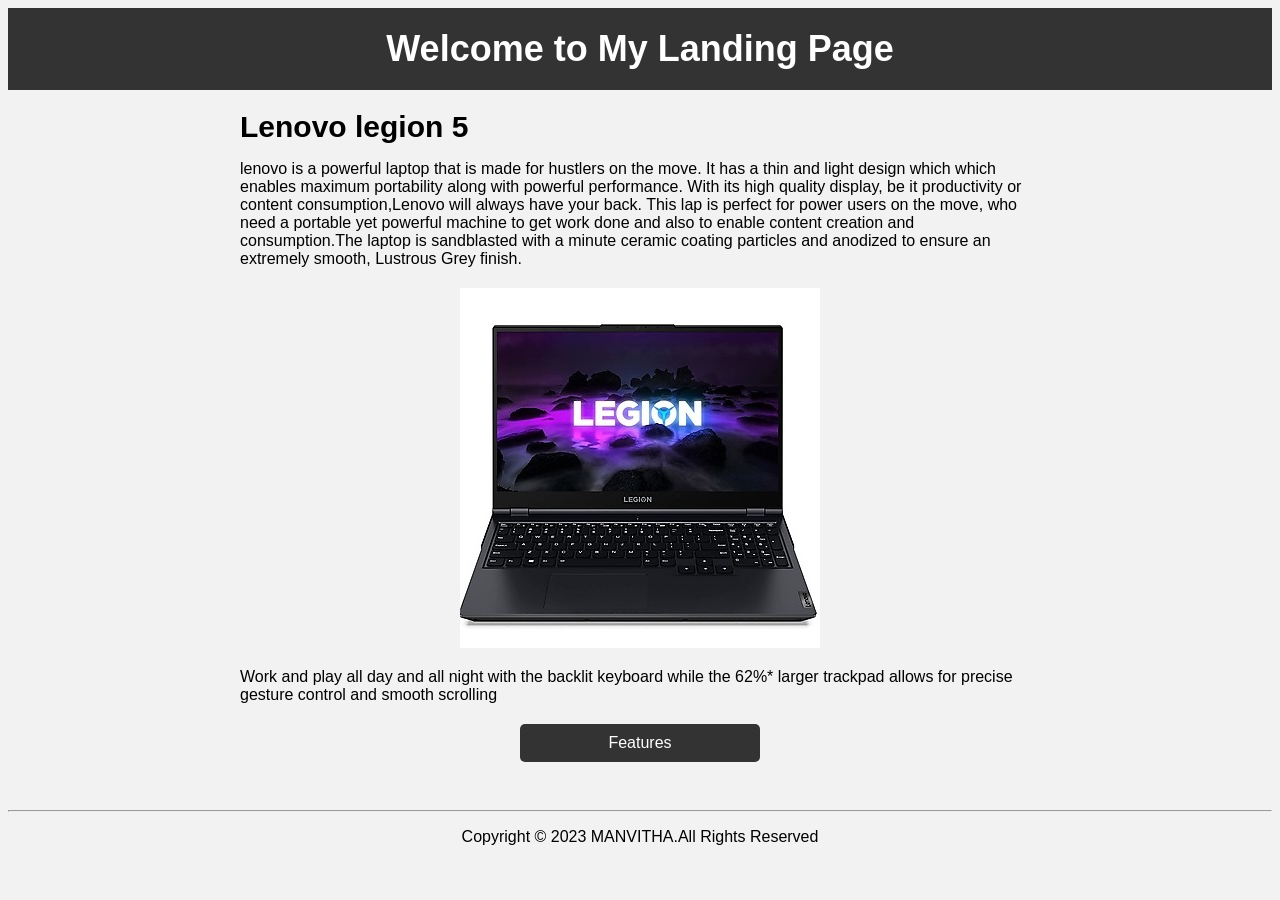
==== index.html @ 7998b759 "Add files via upload" ====
<!DOCTYPE html>
<html>
<head>
	<title>My Landing Page</title>
	<link rel="stylesheet" type="text/css" href="style.css">
</head>
<body>
	<header>
		<h1 class="heading">Welcome to My Landing Page</h1>
	</header>

	<main>
        <h1 class="brand-index">Lenovo legion 5</h1>
		<p class="about">lenovo is a powerful laptop that is made for hustlers on the move.  It has a thin and light design which which enables maximum portability along with powerful performance. With its high quality display, be it productivity or content consumption,Lenovo will always have your back. This lap is perfect for power users on the move, who need a portable yet powerful machine to get work done and also to enable content creation and consumption.The laptop is sandblasted with a minute ceramic coating particles and anodized to ensure an extremely smooth, Lustrous Grey finish. 
        </p>

	<img src="./assets/legion.jpg" alt="laptop image">

		<p class="about">Work and play all day and all night with the backlit keyboard while the 62%* larger trackpad allows for precise gesture control and smooth scrolling</p>

		<a href="./featues.html" class="button">Features</a>
	</main>
    <hr>

	<center><footer>
		<p> Copyright &copy; 2023 MANVITHA.All Rights Reserved</p>
	</footer></center>
</body>
</html>
---- style.css ----
body {
	background-color: #f2f2f2;
	font-family: Arial, sans-serif;
}

header {
	background-color: #333;
	color: #fff;
	padding: 20px;
}

.heading {
	margin: 0;
	font-size: 36px;
	text-align: center;
}

img {
	display: block;
	margin: 20px auto;
	max-width: 100%;
}

main {
	max-width: 800px;
	margin: 0 auto;
	padding: 20px;
}

.button {
	display: block;
	width: 200px;
	margin: 20px auto;
	padding: 10px 20px;
	background-color: #333;
	color: #fff;
	text-align: center;
	text-decoration: none;
	border-radius: 5px;
}
.header{
    width: 100%;
    height: 75px;
    background-color:#DBDFEA;
    
}
.features-body{
    margin: 0;
    max-width: 100%;
}
.brand{
    text-decoration: none;
    color: black;
    font-size: 30px;
    margin: 0px;
    padding: 20px;
    font-family: 'Lucida Sans', 'Lucida Sans Regular', 'Lucida Grande', 'Lucida Sans Unicode', Geneva, Verdana, sans-serif;
    
    
}
.features{
    position: relative;
    left: 80%;
    bottom: 95%;
    font-family: Georgia, 'Times New Roman', Times, serif;
}
.pic{
    width: 600px;
    height: 400px;
    margin: 0px;
}
.imgpic{
    display: block;
    margin:  0 auto ;
    max-width: 100%;
    padding-top: 20px;
}
.promt{
    position: absolute;
    left: 60%;
    top: 30%;
}
.low{
    background-color: #9BA4B5;
    padding: 30px;
    width: 100%;
}
.about{
    font-family: Verdana, Geneva, Tahoma, sans-serif;
}
.brand-index{
    font-size: 30px;
    margin: 0px;
    padding: px;
    font-family: 'Lucida Sans', 'Lucida Sans Regular', 'Lucida Grande', 'Lucida Sans Unicode', Geneva, Verdana, sans-serif;
}
.Home{
    text-decoration: none;
    color: black;
}
:hover.Home{
   background-color:black;
   color: white;
   padding: 10px;
   border-radius: 10px;

}
:hover.button{
    background-color: red;
}
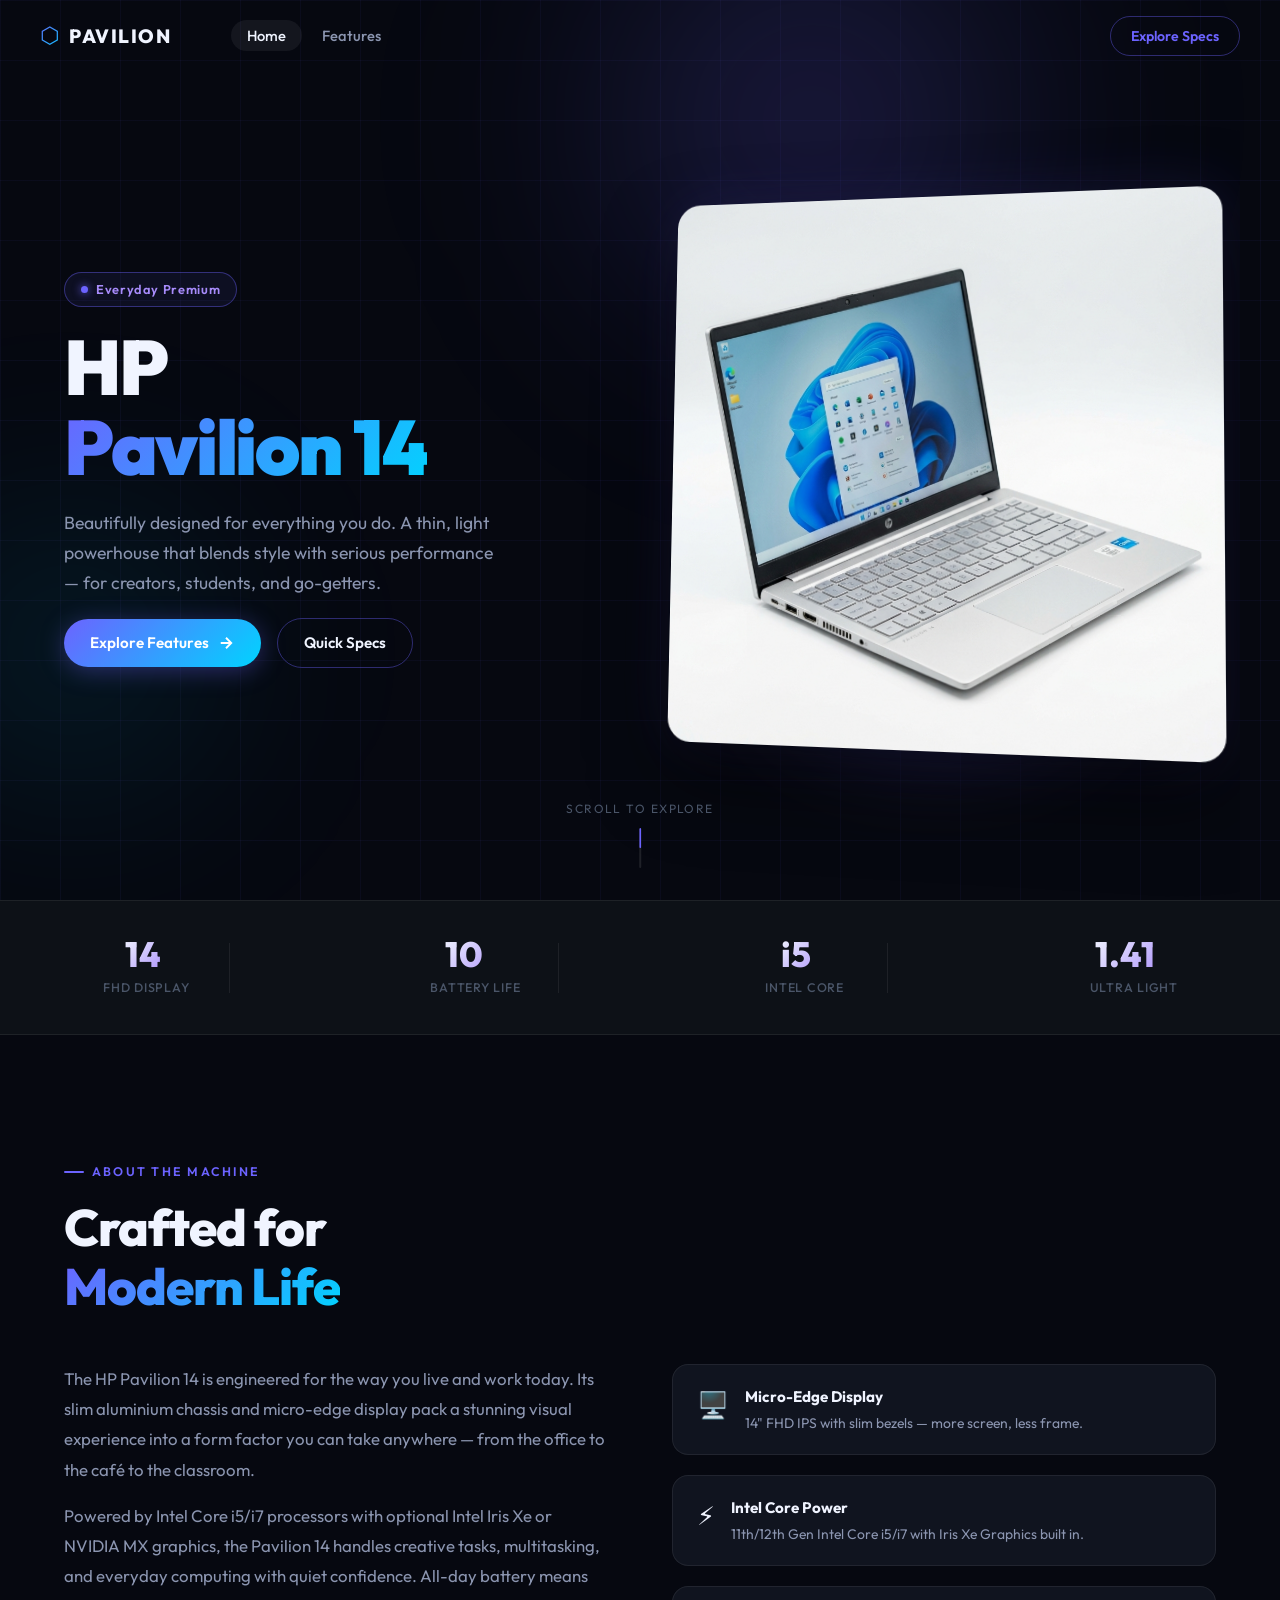
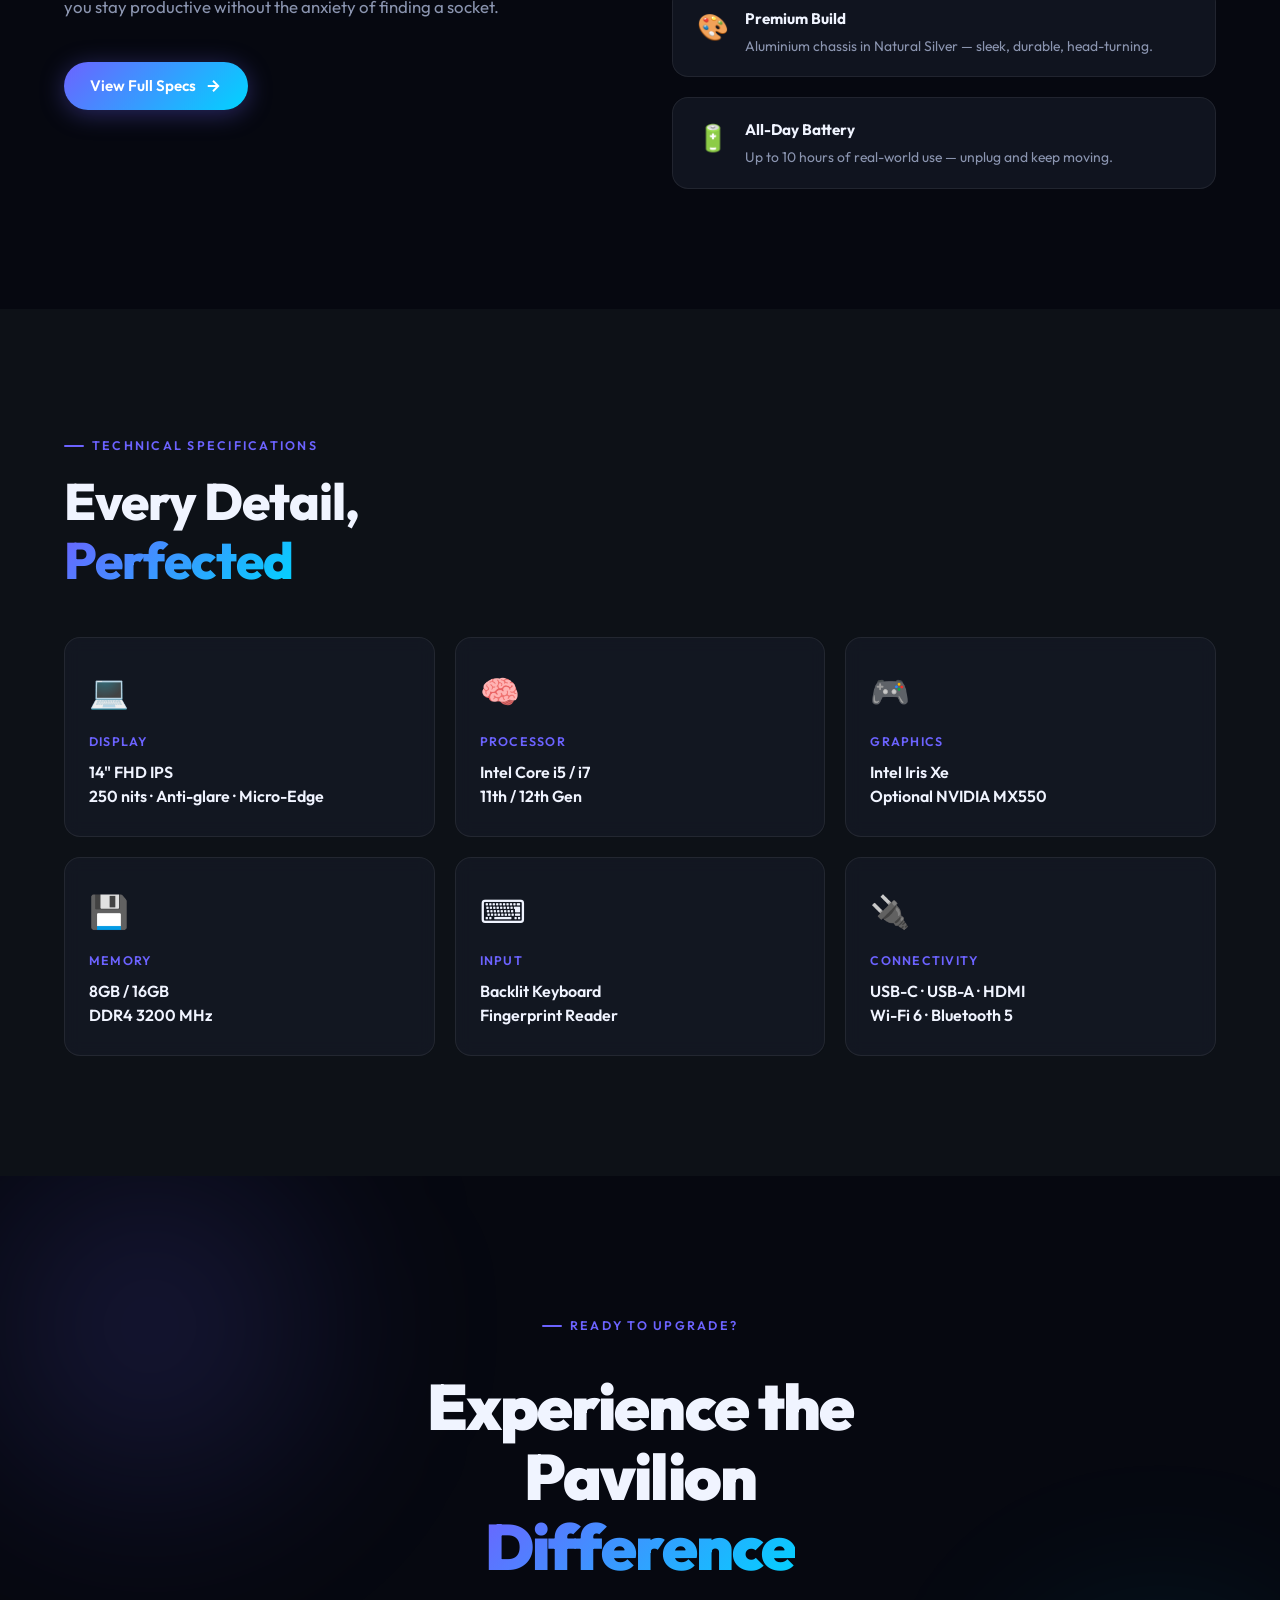
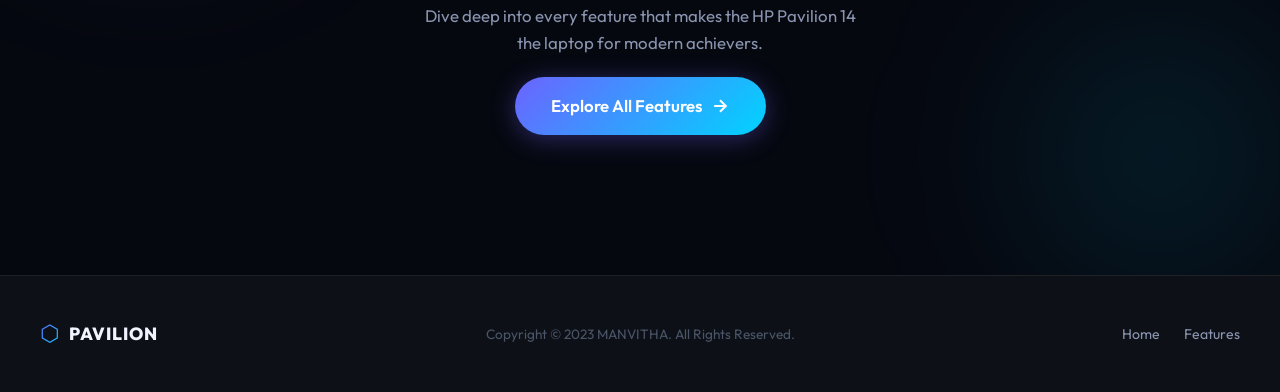
==== commit 26f6bdd9: "feat: redesign landing page with HP Pavilion 14 branding, modern CSS styling, and interactive JavaSc" ====
--- a/index.html
+++ b/index.html
@@ -1,29 +1,219 @@
-<!DOCTYPE html>
-<html>
-<head>
-	<title>My Landing Page</title>
-	<link rel="stylesheet" type="text/css" href="style.css">
-</head>
-<body>
-	<header>
-		<h1 class="heading">Welcome to My Landing Page</h1>
-	</header>
-
-	<main>
-        <h1 class="brand-index">Lenovo legion 5</h1>
-		<p class="about">lenovo is a powerful laptop that is made for hustlers on the move.  It has a thin and light design which which enables maximum portability along with powerful performance. With its high quality display, be it productivity or content consumption,Lenovo will always have your back. This lap is perfect for power users on the move, who need a portable yet powerful machine to get work done and also to enable content creation and consumption.The laptop is sandblasted with a minute ceramic coating particles and anodized to ensure an extremely smooth, Lustrous Grey finish. 
-        </p>
-
-	<img src="./assets/legion.jpg" alt="laptop image">
-
-		<p class="about">Work and play all day and all night with the backlit keyboard while the 62%* larger trackpad allows for precise gesture control and smooth scrolling</p>
-
-		<a href="./featues.html" class="button">Features</a>
-	</main>
-    <hr>
-
-	<center><footer>
-		<p> Copyright &copy; 2023 MANVITHA.All Rights Reserved</p>
-	</footer></center>
-</body>
+<!DOCTYPE html>
+<html lang="en">
+<head>
+  <meta charset="UTF-8" />
+  <meta name="viewport" content="width=device-width, initial-scale=1.0" />
+  <title>HP Pavilion 14 — Beautifully Versatile</title>
+  <meta name="description" content="HP Pavilion 14 — an elegantly designed laptop built for creators, students, and professionals. Discover its stunning display, all-day battery, and premium build." />
+  <link rel="preconnect" href="https://fonts.googleapis.com" />
+  <link rel="preconnect" href="https://fonts.gstatic.com" crossorigin />
+  <link href="https://fonts.googleapis.com/css2?family=Outfit:wght@300;400;500;600;700;800;900&family=JetBrains+Mono:wght@400;600&display=swap" rel="stylesheet" />
+  <link rel="stylesheet" href="style.css" />
+</head>
+<body>
+
+  <!-- ── NAV ── -->
+  <nav class="nav" id="nav">
+    <div class="nav-inner">
+      <a href="index.html" class="nav-logo">
+        <span class="logo-icon">⬡</span>
+        <span>PAVILION</span>
+      </a>
+      <ul class="nav-links">
+        <li><a href="index.html" class="nav-link active">Home</a></li>
+        <li><a href="featues.html" class="nav-link">Features</a></li>
+      </ul>
+      <a href="featues.html" class="nav-cta">Explore Specs</a>
+    </div>
+  </nav>
+
+  <!-- ── HERO ── -->
+  <section class="hero" id="hero">
+    <div class="hero-bg">
+      <div class="hero-orb orb-1"></div>
+      <div class="hero-orb orb-2"></div>
+      <div class="hero-grid"></div>
+    </div>
+
+    <div class="hero-content">
+      <div class="hero-badge">
+        <span class="badge-dot"></span>
+        Everyday Premium
+      </div>
+      <h1 class="hero-title">
+        HP<br />
+        <span class="gradient-text">Pavilion 14</span>
+      </h1>
+      <p class="hero-sub">
+        Beautifully designed for everything you do. A thin, light powerhouse that blends style with serious performance — for creators, students, and go-getters.
+      </p>
+      <div class="hero-actions">
+        <a href="featues.html" class="btn btn-primary">
+          <span>Explore Features</span>
+          <svg width="18" height="18" viewBox="0 0 24 24" fill="none" stroke="currentColor" stroke-width="2.5"><path d="M5 12h14M12 5l7 7-7 7"/></svg>
+        </a>
+        <a href="#specs" class="btn btn-ghost">Quick Specs</a>
+      </div>
+    </div>
+
+    <div class="hero-visual">
+      <div class="laptop-glow"></div>
+      <img src="./assets/pavilion14.png" alt="HP Pavilion 14 Laptop" class="hero-img" />
+    </div>
+
+    <div class="hero-scroll">
+      <span>Scroll to explore</span>
+      <div class="scroll-bar"><div class="scroll-thumb"></div></div>
+    </div>
+  </section>
+
+  <!-- ── STATS ── -->
+  <section class="stats" id="stats">
+    <div class="stats-inner">
+      <div class="stat-card">
+        <span class="stat-value">14<span class="stat-unit">"</span></span>
+        <span class="stat-label">FHD Display</span>
+      </div>
+      <div class="stat-divider"></div>
+      <div class="stat-card">
+        <span class="stat-value">10<span class="stat-unit">hrs</span></span>
+        <span class="stat-label">Battery Life</span>
+      </div>
+      <div class="stat-divider"></div>
+      <div class="stat-card">
+        <span class="stat-value">i5<span class="stat-unit">/i7</span></span>
+        <span class="stat-label">Intel Core</span>
+      </div>
+      <div class="stat-divider"></div>
+      <div class="stat-card">
+        <span class="stat-value">1.41<span class="stat-unit">kg</span></span>
+        <span class="stat-label">Ultra Light</span>
+      </div>
+    </div>
+  </section>
+
+  <!-- ── ABOUT ── -->
+  <section class="about-section" id="about">
+    <div class="section-inner">
+      <div class="section-label">About the Machine</div>
+      <h2 class="section-title">Crafted for<br /><span class="gradient-text">Modern Life</span></h2>
+      <div class="about-grid">
+        <div class="about-text">
+          <p>
+            The HP Pavilion 14 is engineered for the way you live and work today. Its slim aluminium chassis and micro-edge display pack a stunning visual experience into a form factor you can take anywhere — from the office to the café to the classroom.
+          </p>
+          <p>
+            Powered by Intel Core i5/i7 processors with optional Intel Iris Xe or NVIDIA MX graphics, the Pavilion 14 handles creative tasks, multitasking, and everyday computing with quiet confidence. All-day battery means you stay productive without the anxiety of finding a socket.
+          </p>
+          <a href="featues.html" class="btn btn-primary" style="margin-top:1.5rem;display:inline-flex;">
+            <span>View Full Specs</span>
+            <svg width="18" height="18" viewBox="0 0 24 24" fill="none" stroke="currentColor" stroke-width="2.5"><path d="M5 12h14M12 5l7 7-7 7"/></svg>
+          </a>
+        </div>
+        <div class="about-highlights">
+          <div class="highlight-item">
+            <div class="hi-icon">🖥️</div>
+            <div>
+              <div class="hi-title">Micro-Edge Display</div>
+              <div class="hi-desc">14" FHD IPS with slim bezels — more screen, less frame.</div>
+            </div>
+          </div>
+          <div class="highlight-item">
+            <div class="hi-icon">⚡</div>
+            <div>
+              <div class="hi-title">Intel Core Power</div>
+              <div class="hi-desc">11th/12th Gen Intel Core i5/i7 with Iris Xe Graphics built in.</div>
+            </div>
+          </div>
+          <div class="highlight-item">
+            <div class="hi-icon">🎨</div>
+            <div>
+              <div class="hi-title">Premium Build</div>
+              <div class="hi-desc">Aluminium chassis in Natural Silver — sleek, durable, head-turning.</div>
+            </div>
+          </div>
+          <div class="highlight-item">
+            <div class="hi-icon">🔋</div>
+            <div>
+              <div class="hi-title">All-Day Battery</div>
+              <div class="hi-desc">Up to 10 hours of real-world use — unplug and keep moving.</div>
+            </div>
+          </div>
+        </div>
+      </div>
+    </div>
+  </section>
+
+  <!-- ── QUICK SPECS ── -->
+  <section class="specs-section" id="specs">
+    <div class="section-inner">
+      <div class="section-label">Technical Specifications</div>
+      <h2 class="section-title">Every Detail,<br /><span class="gradient-text">Perfected</span></h2>
+      <div class="specs-grid">
+        <div class="spec-card">
+          <div class="spec-icon">💻</div>
+          <div class="spec-name">Display</div>
+          <div class="spec-value">14" FHD IPS<br />250 nits · Anti-glare · Micro-Edge</div>
+        </div>
+        <div class="spec-card">
+          <div class="spec-icon">🧠</div>
+          <div class="spec-name">Processor</div>
+          <div class="spec-value">Intel Core i5 / i7<br />11th / 12th Gen</div>
+        </div>
+        <div class="spec-card">
+          <div class="spec-icon">🎮</div>
+          <div class="spec-name">Graphics</div>
+          <div class="spec-value">Intel Iris Xe<br />Optional NVIDIA MX550</div>
+        </div>
+        <div class="spec-card">
+          <div class="spec-icon">💾</div>
+          <div class="spec-name">Memory</div>
+          <div class="spec-value">8GB / 16GB<br />DDR4 3200 MHz</div>
+        </div>
+        <div class="spec-card">
+          <div class="spec-icon">⌨️</div>
+          <div class="spec-name">Input</div>
+          <div class="spec-value">Backlit Keyboard<br />Fingerprint Reader</div>
+        </div>
+        <div class="spec-card">
+          <div class="spec-icon">🔌</div>
+          <div class="spec-name">Connectivity</div>
+          <div class="spec-value">USB-C · USB-A · HDMI<br />Wi-Fi 6 · Bluetooth 5</div>
+        </div>
+      </div>
+    </div>
+  </section>
+
+  <!-- ── CTA ── -->
+  <section class="cta-section">
+    <div class="cta-orb cta-orb-1"></div>
+    <div class="cta-orb cta-orb-2"></div>
+    <div class="cta-inner">
+      <div class="section-label">Ready to Upgrade?</div>
+      <h2 class="cta-title">Experience the Pavilion<br /><span class="gradient-text">Difference</span></h2>
+      <p class="cta-desc">Dive deep into every feature that makes the HP Pavilion 14 the laptop for modern achievers.</p>
+      <a href="featues.html" class="btn btn-primary btn-lg">
+        <span>Explore All Features</span>
+        <svg width="20" height="20" viewBox="0 0 24 24" fill="none" stroke="currentColor" stroke-width="2.5"><path d="M5 12h14M12 5l7 7-7 7"/></svg>
+      </a>
+    </div>
+  </section>
+
+  <!-- ── FOOTER ── -->
+  <footer class="footer">
+    <div class="footer-inner">
+      <div class="footer-logo">
+        <span class="logo-icon">⬡</span>
+        <span>PAVILION</span>
+      </div>
+      <p class="footer-copy">Copyright &copy; 2023 MANVITHA. All Rights Reserved.</p>
+      <div class="footer-links">
+        <a href="index.html">Home</a>
+        <a href="featues.html">Features</a>
+      </div>
+    </div>
+  </footer>
+
+  <script src="main.js"></script>
+</body>
 </html>
--- a/style.css
+++ b/style.css
@@ -1,110 +1,862 @@
-body {
-	background-color: #f2f2f2;
-	font-family: Arial, sans-serif;
-}
-
-header {
-	background-color: #333;
-	color: #fff;
-	padding: 20px;
-}
-
-.heading {
-	margin: 0;
-	font-size: 36px;
-	text-align: center;
-}
-
-img {
-	display: block;
-	margin: 20px auto;
-	max-width: 100%;
-}
-
-main {
-	max-width: 800px;
-	margin: 0 auto;
-	padding: 20px;
-}
-
-.button {
-	display: block;
-	width: 200px;
-	margin: 20px auto;
-	padding: 10px 20px;
-	background-color: #333;
-	color: #fff;
-	text-align: center;
-	text-decoration: none;
-	border-radius: 5px;
-}
-.header{
-    width: 100%;
-    height: 75px;
-    background-color:#DBDFEA;
-    
-}
-.features-body{
-    margin: 0;
-    max-width: 100%;
-}
-.brand{
-    text-decoration: none;
-    color: black;
-    font-size: 30px;
-    margin: 0px;
-    padding: 20px;
-    font-family: 'Lucida Sans', 'Lucida Sans Regular', 'Lucida Grande', 'Lucida Sans Unicode', Geneva, Verdana, sans-serif;
-    
-    
-}
-.features{
-    position: relative;
-    left: 80%;
-    bottom: 95%;
-    font-family: Georgia, 'Times New Roman', Times, serif;
-}
-.pic{
-    width: 600px;
-    height: 400px;
-    margin: 0px;
-}
-.imgpic{
-    display: block;
-    margin:  0 auto ;
-    max-width: 100%;
-    padding-top: 20px;
-}
-.promt{
-    position: absolute;
-    left: 60%;
-    top: 30%;
-}
-.low{
-    background-color: #9BA4B5;
-    padding: 30px;
-    width: 100%;
-}
-.about{
-    font-family: Verdana, Geneva, Tahoma, sans-serif;
-}
-.brand-index{
-    font-size: 30px;
-    margin: 0px;
-    padding: px;
-    font-family: 'Lucida Sans', 'Lucida Sans Regular', 'Lucida Grande', 'Lucida Sans Unicode', Geneva, Verdana, sans-serif;
-}
-.Home{
-    text-decoration: none;
-    color: black;
-}
-:hover.Home{
-   background-color:black;
-   color: white;
-   padding: 10px;
-   border-radius: 10px;
-
-}
-:hover.button{
-    background-color: red;
+/* ======================================================
+   LENOVO LEGION 5 — PREMIUM DESIGN SYSTEM
+   ====================================================== */
+
+/* ── Tokens ── */
+:root {
+  --bg-base:        #060810;
+  --bg-surface:     #0d1117;
+  --bg-elevated:    #161b27;
+  --bg-card:        rgba(22, 27, 39, 0.7);
+  --bg-card-hover:  rgba(30, 37, 55, 0.9);
+
+  --accent:         #6c63ff;
+  --accent-alt:     #a78bfa;
+  --accent-glow:    rgba(108, 99, 255, 0.35);
+  --accent-2:       #00d4ff;
+
+  --text-primary:   #f0f4ff;
+  --text-secondary: #8b95b0;
+  --text-muted:     #4a5568;
+
+  --border:         rgba(255,255,255,0.07);
+  --border-accent:  rgba(108, 99, 255, 0.4);
+
+  --radius-sm:      8px;
+  --radius-md:      16px;
+  --radius-lg:      24px;
+  --radius-xl:      32px;
+
+  --font-main:      'Outfit', system-ui, sans-serif;
+  --font-mono:      'JetBrains Mono', monospace;
+
+  --shadow-glow:    0 0 40px rgba(108, 99, 255, 0.2);
+  --shadow-card:    0 8px 32px rgba(0,0,0,0.4);
+}
+
+/* ── Reset ── */
+*, *::before, *::after { box-sizing: border-box; margin: 0; padding: 0; }
+
+html { scroll-behavior: smooth; }
+
+body {
+  background-color: var(--bg-base);
+  color: var(--text-primary);
+  font-family: var(--font-main);
+  font-size: 16px;
+  line-height: 1.6;
+  overflow-x: hidden;
+  -webkit-font-smoothing: antialiased;
+}
+
+img { display: block; max-width: 100%; }
+a   { text-decoration: none; color: inherit; }
+ul  { list-style: none; }
+
+/* ── Utilities ── */
+.gradient-text {
+  background: linear-gradient(135deg, var(--accent) 0%, var(--accent-2) 100%);
+  -webkit-background-clip: text;
+  -webkit-text-fill-color: transparent;
+  background-clip: text;
+}
+
+/* ── Buttons ── */
+.btn {
+  display: inline-flex;
+  align-items: center;
+  gap: 8px;
+  padding: 12px 26px;
+  border-radius: 50px;
+  font-family: var(--font-main);
+  font-size: 0.95rem;
+  font-weight: 600;
+  cursor: pointer;
+  transition: all 0.3s cubic-bezier(0.34, 1.56, 0.64, 1);
+  border: none;
+  white-space: nowrap;
+}
+.btn-primary {
+  background: linear-gradient(135deg, var(--accent), var(--accent-2));
+  color: #fff;
+  box-shadow: 0 4px 24px var(--accent-glow);
+}
+.btn-primary:hover {
+  transform: translateY(-2px) scale(1.03);
+  box-shadow: 0 8px 36px var(--accent-glow);
+}
+.btn-ghost {
+  background: transparent;
+  color: var(--text-primary);
+  border: 1px solid var(--border-accent);
+}
+.btn-ghost:hover {
+  background: rgba(108, 99, 255, 0.1);
+  transform: translateY(-2px);
+}
+.btn-lg {
+  padding: 16px 36px;
+  font-size: 1.05rem;
+}
+
+/* ── Section helpers ── */
+.section-inner {
+  max-width: 1200px;
+  margin: 0 auto;
+  padding: 0 24px;
+}
+.section-label {
+  display: inline-flex;
+  align-items: center;
+  gap: 8px;
+  font-size: 0.78rem;
+  font-weight: 600;
+  letter-spacing: 0.18em;
+  text-transform: uppercase;
+  color: var(--accent);
+  margin-bottom: 16px;
+}
+.section-label::before {
+  content: '';
+  display: inline-block;
+  width: 20px;
+  height: 2px;
+  background: var(--accent);
+  border-radius: 2px;
+}
+.section-title {
+  font-size: clamp(2rem, 4vw, 3.2rem);
+  font-weight: 800;
+  line-height: 1.15;
+  margin-bottom: 48px;
+  letter-spacing: -0.02em;
+}
+
+/* ======================================================
+   NAV
+   ====================================================== */
+.nav {
+  position: fixed;
+  top: 0; left: 0; right: 0;
+  z-index: 1000;
+  padding: 0 24px;
+  transition: background 0.4s, backdrop-filter 0.4s, border-color 0.4s;
+}
+.nav.scrolled {
+  background: rgba(6, 8, 16, 0.85);
+  backdrop-filter: blur(20px);
+  border-bottom: 1px solid var(--border);
+}
+.nav-inner {
+  max-width: 1200px;
+  margin: 0 auto;
+  height: 72px;
+  display: flex;
+  align-items: center;
+  gap: 40px;
+}
+.nav-logo {
+  display: flex;
+  align-items: center;
+  gap: 8px;
+  font-size: 1.2rem;
+  font-weight: 800;
+  letter-spacing: 0.08em;
+  color: var(--text-primary);
+}
+.logo-icon {
+  font-size: 1.4rem;
+  background: linear-gradient(135deg, var(--accent), var(--accent-2));
+  -webkit-background-clip: text;
+  -webkit-text-fill-color: transparent;
+  background-clip: text;
+}
+.nav-links {
+  display: flex;
+  align-items: center;
+  gap: 4px;
+  flex: 1;
+  margin-left: 20px;
+}
+.nav-link {
+  padding: 6px 16px;
+  border-radius: 50px;
+  font-size: 0.92rem;
+  font-weight: 500;
+  color: var(--text-secondary);
+  transition: all 0.25s;
+}
+.nav-link:hover,
+.nav-link.active {
+  color: var(--text-primary);
+  background: rgba(255,255,255,0.06);
+}
+.nav-cta {
+  margin-left: auto;
+  padding: 8px 20px;
+  border-radius: 50px;
+  border: 1px solid var(--border-accent);
+  font-size: 0.88rem;
+  font-weight: 600;
+  color: var(--accent);
+  transition: all 0.25s;
+}
+.nav-cta:hover {
+  background: rgba(108, 99, 255, 0.12);
+  transform: translateY(-1px);
+}
+
+/* ======================================================
+   HERO
+   ====================================================== */
+.hero {
+  position: relative;
+  min-height: 100vh;
+  display: grid;
+  grid-template-columns: 1fr 1fr;
+  align-items: center;
+  gap: 40px;
+  max-width: 1200px;
+  margin: 0 auto;
+  padding: 120px 24px 80px;
+  overflow: hidden;
+}
+.hero-bg {
+  position: fixed;
+  inset: 0;
+  pointer-events: none;
+  z-index: 0;
+}
+.hero-grid {
+  position: absolute;
+  inset: 0;
+  background-image:
+    linear-gradient(rgba(108,99,255,0.05) 1px, transparent 1px),
+    linear-gradient(90deg, rgba(108,99,255,0.05) 1px, transparent 1px);
+  background-size: 60px 60px;
+}
+.hero-orb {
+  position: absolute;
+  border-radius: 50%;
+  filter: blur(100px);
+  pointer-events: none;
+}
+.orb-1 {
+  width: 600px; height: 600px;
+  top: -20%; left: 40%;
+  background: radial-gradient(circle, rgba(108,99,255,0.25) 0%, transparent 70%);
+  animation: orbFloat 8s ease-in-out infinite;
+}
+.orb-2 {
+  width: 400px; height: 400px;
+  top: 50%; left: -10%;
+  background: radial-gradient(circle, rgba(0,212,255,0.15) 0%, transparent 70%);
+  animation: orbFloat 10s ease-in-out infinite reverse;
+}
+@keyframes orbFloat {
+  0%, 100% { transform: translate(0,0) scale(1); }
+  50%       { transform: translate(30px, -30px) scale(1.08); }
+}
+
+.hero-content {
+  position: relative;
+  z-index: 1;
+  display: flex;
+  flex-direction: column;
+  gap: 20px;
+}
+.hero-badge {
+  display: inline-flex;
+  align-items: center;
+  gap: 8px;
+  padding: 6px 16px;
+  border-radius: 50px;
+  border: 1px solid var(--border-accent);
+  font-size: 0.8rem;
+  font-weight: 600;
+  letter-spacing: 0.05em;
+  color: var(--accent-alt);
+  background: rgba(108, 99, 255, 0.08);
+  width: fit-content;
+  animation: fadeUp 0.8s ease both;
+}
+.badge-dot {
+  width: 7px; height: 7px;
+  border-radius: 50%;
+  background: var(--accent);
+  box-shadow: 0 0 8px var(--accent);
+  animation: pulse 2s ease infinite;
+}
+@keyframes pulse {
+  0%, 100% { opacity: 1; transform: scale(1); }
+  50%       { opacity: 0.6; transform: scale(1.3); }
+}
+
+.hero-title {
+  font-size: clamp(3rem, 6vw, 5.5rem);
+  font-weight: 900;
+  line-height: 1.05;
+  letter-spacing: -0.03em;
+  animation: fadeUp 0.8s 0.1s ease both;
+}
+.hero-sub {
+  font-size: 1.1rem;
+  color: var(--text-secondary);
+  max-width: 440px;
+  line-height: 1.7;
+  animation: fadeUp 0.8s 0.2s ease both;
+}
+.hero-actions {
+  display: flex;
+  align-items: center;
+  gap: 16px;
+  flex-wrap: wrap;
+  animation: fadeUp 0.8s 0.3s ease both;
+}
+
+.hero-visual {
+  position: relative;
+  z-index: 1;
+  display: flex;
+  align-items: center;
+  justify-content: center;
+  animation: fadeUp 0.9s 0.2s ease both;
+}
+.laptop-glow {
+  position: absolute;
+  width: 80%;
+  height: 50%;
+  background: radial-gradient(ellipse, var(--accent-glow) 0%, transparent 70%);
+  bottom: -10%;
+  left: 10%;
+  filter: blur(30px);
+  border-radius: 50%;
+}
+.hero-img {
+  width: 100%;
+  max-width: 600px;
+  border-radius: var(--radius-lg);
+  box-shadow: 0 32px 80px rgba(0,0,0,0.6), 0 0 60px rgba(108,99,255,0.15);
+  transform: perspective(1000px) rotateY(-8deg) rotateX(3deg);
+  transition: transform 0.4s ease;
+  position: relative;
+}
+.hero-img:hover {
+  transform: perspective(1000px) rotateY(0deg) rotateX(0deg) scale(1.02);
+}
+
+.hero-scroll {
+  position: absolute;
+  bottom: 32px;
+  left: 50%;
+  transform: translateX(-50%);
+  display: flex;
+  flex-direction: column;
+  align-items: center;
+  gap: 10px;
+  z-index: 1;
+  font-size: 0.75rem;
+  letter-spacing: 0.12em;
+  text-transform: uppercase;
+  color: var(--text-muted);
+}
+.scroll-bar {
+  width: 2px;
+  height: 40px;
+  background: rgba(255,255,255,0.1);
+  border-radius: 2px;
+  overflow: hidden;
+}
+.scroll-thumb {
+  width: 100%;
+  height: 50%;
+  background: var(--accent);
+  border-radius: 2px;
+  animation: scrollAnim 2s ease infinite;
+}
+@keyframes scrollAnim {
+  0%   { transform: translateY(-100%); }
+  100% { transform: translateY(200%); }
+}
+
+/* ======================================================
+   STATS
+   ====================================================== */
+.stats {
+  border-top: 1px solid var(--border);
+  border-bottom: 1px solid var(--border);
+  background: var(--bg-surface);
+  position: relative;
+  z-index: 2;
+}
+.stats-inner {
+  max-width: 1200px;
+  margin: 0 auto;
+  padding: 0 24px;
+  display: grid;
+  grid-template-columns: repeat(7, 1fr);
+  align-items: center;
+}
+.stat-card {
+  padding: 36px 24px;
+  display: flex;
+  flex-direction: column;
+  align-items: center;
+  gap: 6px;
+  text-align: center;
+}
+.stat-value {
+  font-size: 2.2rem;
+  font-weight: 800;
+  background: linear-gradient(135deg, var(--text-primary), var(--accent-alt));
+  -webkit-background-clip: text;
+  -webkit-text-fill-color: transparent;
+  background-clip: text;
+  line-height: 1;
+}
+.stat-unit {
+  font-size: 1rem;
+  font-weight: 600;
+  opacity: 0.6;
+}
+.stat-label {
+  font-size: 0.78rem;
+  font-weight: 500;
+  color: var(--text-muted);
+  letter-spacing: 0.06em;
+  text-transform: uppercase;
+}
+.stat-divider {
+  width: 1px;
+  height: 50px;
+  background: var(--border);
+}
+
+/* ======================================================
+   ABOUT
+   ====================================================== */
+.about-section {
+  padding: 120px 0;
+  position: relative;
+  z-index: 2;
+}
+.about-grid {
+  display: grid;
+  grid-template-columns: 1fr 1fr;
+  gap: 64px;
+  align-items: start;
+}
+.about-text p {
+  font-size: 1.05rem;
+  color: var(--text-secondary);
+  line-height: 1.8;
+  margin-bottom: 16px;
+}
+.about-highlights {
+  display: flex;
+  flex-direction: column;
+  gap: 20px;
+}
+.highlight-item {
+  display: flex;
+  align-items: flex-start;
+  gap: 16px;
+  padding: 20px 24px;
+  background: var(--bg-card);
+  border: 1px solid var(--border);
+  border-radius: var(--radius-md);
+  backdrop-filter: blur(10px);
+  transition: all 0.3s ease;
+}
+.highlight-item:hover {
+  border-color: var(--border-accent);
+  background: var(--bg-card-hover);
+  transform: translateX(4px);
+  box-shadow: var(--shadow-card);
+}
+.hi-icon {
+  font-size: 1.6rem;
+  flex-shrink: 0;
+}
+.hi-title {
+  font-size: 0.95rem;
+  font-weight: 700;
+  color: var(--text-primary);
+  margin-bottom: 4px;
+}
+.hi-desc {
+  font-size: 0.87rem;
+  color: var(--text-secondary);
+  line-height: 1.5;
+}
+
+/* ======================================================
+   SPECS GRID
+   ====================================================== */
+.specs-section {
+  padding: 120px 0;
+  background: var(--bg-surface);
+  position: relative;
+  z-index: 2;
+}
+.specs-grid {
+  display: grid;
+  grid-template-columns: repeat(3, 1fr);
+  gap: 20px;
+}
+.spec-card {
+  background: var(--bg-card);
+  border: 1px solid var(--border);
+  border-radius: var(--radius-md);
+  padding: 28px 24px;
+  transition: all 0.35s cubic-bezier(0.34, 1.56, 0.64, 1);
+  position: relative;
+  overflow: hidden;
+  backdrop-filter: blur(8px);
+}
+.spec-card::before {
+  content: '';
+  position: absolute;
+  top: 0; left: 0; right: 0;
+  height: 2px;
+  background: linear-gradient(90deg, var(--accent), var(--accent-2));
+  opacity: 0;
+  transition: opacity 0.3s;
+}
+.spec-card:hover {
+  border-color: var(--border-accent);
+  transform: translateY(-6px);
+  box-shadow: var(--shadow-glow), var(--shadow-card);
+}
+.spec-card:hover::before { opacity: 1; }
+.spec-icon {
+  font-size: 2rem;
+  margin-bottom: 14px;
+}
+.spec-name {
+  font-size: 0.78rem;
+  font-weight: 600;
+  letter-spacing: 0.1em;
+  text-transform: uppercase;
+  color: var(--accent);
+  margin-bottom: 8px;
+}
+.spec-value {
+  font-size: 1rem;
+  font-weight: 600;
+  color: var(--text-primary);
+  line-height: 1.5;
+}
+
+/* ======================================================
+   CTA
+   ====================================================== */
+.cta-section {
+  padding: 140px 0;
+  position: relative;
+  overflow: hidden;
+  z-index: 2;
+  text-align: center;
+}
+.cta-orb {
+  position: absolute;
+  border-radius: 50%;
+  filter: blur(80px);
+}
+.cta-orb-1 {
+  width: 500px; height: 500px;
+  background: radial-gradient(circle, rgba(108,99,255,0.2) 0%, transparent 70%);
+  top: -100px; left: -100px;
+}
+.cta-orb-2 {
+  width: 400px; height: 400px;
+  background: radial-gradient(circle, rgba(0,212,255,0.15) 0%, transparent 70%);
+  bottom: -80px; right: -80px;
+}
+.cta-inner {
+  position: relative;
+  z-index: 1;
+  max-width: 700px;
+  margin: 0 auto;
+  padding: 0 24px;
+  display: flex;
+  flex-direction: column;
+  align-items: center;
+  gap: 20px;
+}
+.cta-title {
+  font-size: clamp(2.4rem, 5vw, 4rem);
+  font-weight: 900;
+  letter-spacing: -0.03em;
+  line-height: 1.1;
+}
+.cta-desc {
+  font-size: 1.05rem;
+  color: var(--text-secondary);
+  max-width: 450px;
+}
+
+/* ======================================================
+   FOOTER
+   ====================================================== */
+.footer {
+  border-top: 1px solid var(--border);
+  background: var(--bg-surface);
+  padding: 40px 24px;
+  position: relative;
+  z-index: 2;
+}
+.footer-inner {
+  max-width: 1200px;
+  margin: 0 auto;
+  display: flex;
+  align-items: center;
+  justify-content: space-between;
+  flex-wrap: wrap;
+  gap: 16px;
+}
+.footer-logo {
+  display: flex;
+  align-items: center;
+  gap: 8px;
+  font-size: 1.1rem;
+  font-weight: 800;
+  letter-spacing: 0.06em;
+}
+.footer-copy {
+  font-size: 0.85rem;
+  color: var(--text-muted);
+}
+.footer-links {
+  display: flex;
+  gap: 24px;
+}
+.footer-links a {
+  font-size: 0.88rem;
+  color: var(--text-secondary);
+  transition: color 0.2s;
+}
+.footer-links a:hover { color: var(--text-primary); }
+
+/* ======================================================
+   FEATURES PAGE
+   ====================================================== */
+.feat-hero {
+  position: relative;
+  min-height: 70vh;
+  display: flex;
+  align-items: center;
+  overflow: hidden;
+}
+.feat-hero-inner {
+  position: relative;
+  z-index: 1;
+  flex: 1;
+  padding: 140px 24px 80px;
+  max-width: 650px;
+  margin-left: auto;
+  margin-right: 0;
+  padding-left: 60px;
+}
+.feat-hero-img-wrap {
+  position: relative;
+  flex: 1;
+  display: flex;
+  align-items: center;
+  justify-content: center;
+  padding: 120px 60px 80px 0;
+  z-index: 1;
+}
+.feat-img {
+  max-width: 580px;
+  border-radius: var(--radius-lg);
+  box-shadow: 0 32px 80px rgba(0,0,0,0.6), 0 0 60px rgba(108,99,255,0.12);
+  transform: perspective(1000px) rotateY(6deg);
+  transition: transform 0.4s;
+}
+.feat-img:hover {
+  transform: perspective(1000px) rotateY(0deg) scale(1.01);
+}
+
+/* Feature cards */
+.features-section {
+  padding: 100px 0;
+  background: var(--bg-surface);
+  position: relative;
+  z-index: 2;
+}
+.feature-cards {
+  display: grid;
+  grid-template-columns: repeat(3, 1fr);
+  gap: 20px;
+}
+.feat-card {
+  background: var(--bg-card);
+  border: 1px solid var(--border);
+  border-radius: var(--radius-md);
+  padding: 28px 24px;
+  display: flex;
+  flex-direction: column;
+  gap: 16px;
+  backdrop-filter: blur(8px);
+  transition: all 0.35s cubic-bezier(0.34, 1.56, 0.64, 1);
+  position: relative;
+  overflow: hidden;
+}
+.feat-card::before {
+  content: '';
+  position: absolute;
+  top: 0; left: 0; right: 0;
+  height: 2px;
+  background: linear-gradient(90deg, var(--accent), var(--accent-2));
+  opacity: 0;
+  transition: opacity 0.3s;
+}
+.feat-card:hover {
+  border-color: var(--border-accent);
+  transform: translateY(-6px);
+  box-shadow: var(--shadow-glow), var(--shadow-card);
+}
+.feat-card:hover::before { opacity: 1; }
+.feat-card--wide {
+  grid-column: span 2;
+  flex-direction: row;
+  align-items: flex-start;
+}
+.feat-card-icon {
+  font-size: 2.2rem;
+  flex-shrink: 0;
+}
+.feat-card-title {
+  font-size: 1.1rem;
+  font-weight: 700;
+  color: var(--text-primary);
+  margin-bottom: 8px;
+}
+.feat-card-desc {
+  font-size: 0.92rem;
+  color: var(--text-secondary);
+  line-height: 1.7;
+}
+.feat-tags {
+  display: flex;
+  flex-wrap: wrap;
+  gap: 8px;
+  margin-top: 12px;
+}
+.feat-tags li {
+  padding: 4px 12px;
+  border-radius: 50px;
+  border: 1px solid var(--border-accent);
+  font-size: 0.78rem;
+  font-weight: 600;
+  color: var(--accent-alt);
+  background: rgba(108,99,255,0.08);
+}
+
+/* Spec table */
+.spec-table-section {
+  padding: 100px 0;
+  position: relative;
+  z-index: 2;
+}
+.spec-table-wrap {
+  overflow-x: auto;
+  border-radius: var(--radius-md);
+  border: 1px solid var(--border);
+}
+.spec-table {
+  width: 100%;
+  border-collapse: collapse;
+  font-size: 0.95rem;
+}
+.spec-table th,
+.spec-table td {
+  padding: 18px 28px;
+  text-align: left;
+  border-bottom: 1px solid var(--border);
+}
+.spec-table tr:last-child th,
+.spec-table tr:last-child td {
+  border-bottom: none;
+}
+.spec-table th {
+  width: 200px;
+  font-size: 0.8rem;
+  font-weight: 700;
+  letter-spacing: 0.08em;
+  text-transform: uppercase;
+  color: var(--accent);
+  background: rgba(108,99,255,0.04);
+}
+.spec-table td {
+  color: var(--text-secondary);
+  font-size: 0.95rem;
+}
+.spec-table tr {
+  transition: background 0.2s;
+}
+.spec-table tr:hover td {
+  background: rgba(255,255,255,0.02);
+  color: var(--text-primary);
+}
+
+/* ======================================================
+   ANIMATIONS
+   ====================================================== */
+@keyframes fadeUp {
+  from { opacity: 0; transform: translateY(28px); }
+  to   { opacity: 1; transform: translateY(0); }
+}
+
+.reveal {
+  opacity: 0;
+  transform: translateY(36px);
+  transition: opacity 0.7s ease, transform 0.7s ease;
+}
+.reveal.visible {
+  opacity: 1;
+  transform: none;
+}
+
+/* ======================================================
+   RESPONSIVE
+   ====================================================== */
+@media (max-width: 1024px) {
+  .hero {
+    grid-template-columns: 1fr;
+    text-align: center;
+    padding-top: 100px;
+  }
+  .hero-sub { margin: 0 auto; }
+  .hero-actions { justify-content: center; }
+  .hero-scroll { display: none; }
+
+  .about-grid { grid-template-columns: 1fr; gap: 40px; }
+
+  .feat-hero { flex-direction: column; }
+  .feat-hero-inner {
+    padding: 130px 24px 20px;
+    max-width: 100%;
+    text-align: center;
+  }
+  .feat-hero-img-wrap { padding: 20px 24px 60px; }
+
+  .specs-grid { grid-template-columns: repeat(2, 1fr); }
+  .feature-cards { grid-template-columns: 1fr 1fr; }
+  .feat-card--wide { grid-column: span 2; }
+
+  .stats-inner { grid-template-columns: repeat(4, 1fr); }
+  .stat-divider { display: none; }
+}
+
+@media (max-width: 640px) {
+  .hero-title { font-size: 2.8rem; }
+  .hero-img { transform: none; }
+  .specs-grid { grid-template-columns: 1fr; }
+  .feature-cards { grid-template-columns: 1fr; }
+  .feat-card--wide { grid-column: span 1; flex-direction: column; }
+  .stats-inner { grid-template-columns: repeat(2, 1fr); }
+  .footer-inner { flex-direction: column; align-items: center; text-align: center; }
+  .nav-cta { display: none; }
 }
